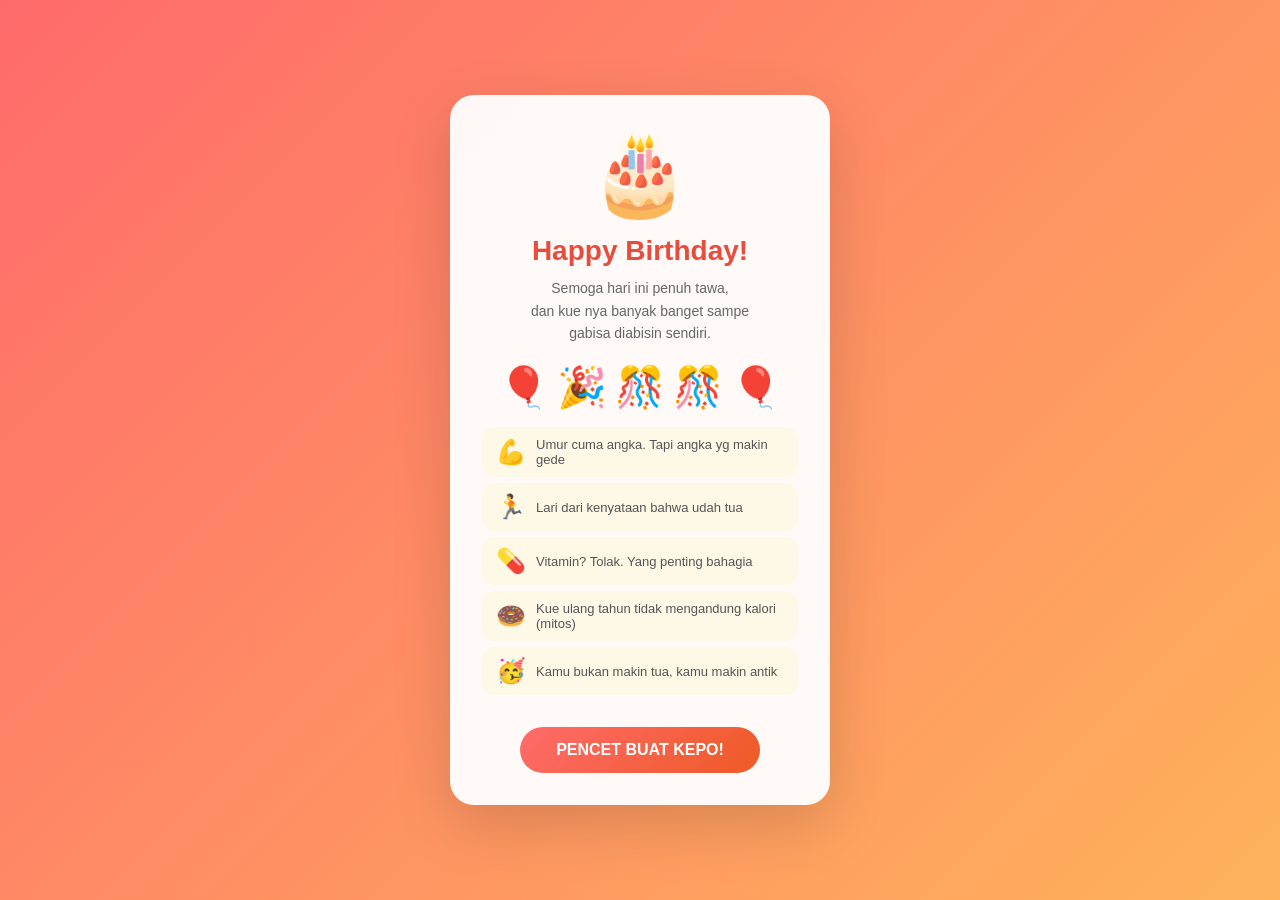
==== ucapan-ultah.html @ 7e2cf231 "Add birthday greeting page" ====
<!DOCTYPE html>
<html lang="id">
<head>
<meta charset="UTF-8">
<meta name="viewport" content="width=device-width,initial-scale=1.0,user-scalable=no">
<title>Happy Birthday!</title>
<style>
*{margin:0;padding:0;box-sizing:border-box}
body{font-family:sans-serif;background:linear-gradient(135deg,#ff6b6b,#feca57,#48dbfb,#ff9ff3);background-size:400% 400%;animation:bg 10s ease infinite;min-height:100vh;display:flex;align-items:center;justify-content:center;overflow-x:hidden;padding:20px}
@keyframes bg{0%{background-position:0% 50%}50%{background-position:100% 50%}100%{background-position:0% 50%}}

.card{background:rgba(255,255,255,0.95);border-radius:24px;padding:32px 24px;max-width:380px;width:100%;text-align:center;box-shadow:0 20px 60px rgba(0,0,0,0.15);position:relative;overflow:hidden;animation:pop 0.6s cubic-bezier(0.68,-0.55,0.265,1.55)}
@keyframes pop{from{transform:scale(0);opacity:0}to{transform:scale(1);opacity:1}}

.confetti{position:absolute;pointer-events:none}
.cake{font-size:80px;animation:bounce 1s ease infinite;display:block;margin:0 auto 12px}
@keyframes bounce{0%,100%{transform:translateY(0)}50%{transform:translateY(-12px)}}

h1{font-size:28px;color:#e74c3c;margin-bottom:8px;line-height:1.3}
.subtitle{font-size:14px;color:#666;margin-bottom:20px;line-height:1.6}

.balloons{display:flex;justify-content:center;gap:8px;margin:16px 0;flex-wrap:wrap}
.balloon{font-size:40px;animation:float 3s ease-in-out infinite}
.balloon:nth-child(1){animation-delay:0s}
.balloon:nth-child(2){animation-delay:0.5s}
.balloon:nth-child(3){animation-delay:1s}
.balloon:nth-child(4){animation-delay:0.3s}
.balloon:nth-child(5){animation-delay:0.8s}
@keyframes float{0%,100%{transform:translateY(0)}50%{transform:translateY(-16px)}}

.funny-list{text-align:left;margin:16px 0;padding:0 8px}
.funny-list div{padding:10px 14px;margin:6px 0;background:#fef9e7;border-radius:12px;font-size:13px;color:#555;display:flex;align-items:center;gap:10px;animation:slideIn 0.5s ease backwards}
.funny-list div:nth-child(1){animation-delay:0.2s}
.funny-list div:nth-child(2){animation-delay:0.4s}
.funny-list div:nth-child(3){animation-delay:0.6s}
.funny-list div:nth-child(4){animation-delay:0.8s}
.funny-list div:nth-child(5){animation-delay:1s}
@keyframes slideIn{from{transform:translateX(-20px);opacity:0}to{transform:translateX(0);opacity:1}}

.funny-list .emoji{font-size:24px;flex-shrink:0}

.cta-btn{display:inline-block;background:linear-gradient(135deg,#ff6b6b,#ee5a24);color:#fff;border:none;padding:14px 36px;border-radius:50px;font-size:16px;font-weight:700;cursor:pointer;margin-top:16px;transition:transform 0.2s;animation:pulse 2s infinite}
@keyframes pulse{0%,100%{box-shadow:0 0 0 0 rgba(238,90,36,0.4)}50%{box-shadow:0 0 0 16px rgba(238,90,36,0)}}
.cta-btn:active{transform:scale(0.95)}

.sparkle{position:absolute;font-size:20px;animation:sparkle 1.5s ease-out forwards;pointer-events:none}
@keyframes sparkle{0%{opacity:1;transform:translate(0,0) scale(1)}100%{opacity:0;transform:translate(var(--dx),var(--dy)) scale(0)}}

.hidden{display:none}
.surprise{font-size:60px;animation:bounce 0.5s ease 3}
</style>
</head>
<body>

<div class="card" id="card">
  <span class="cake">&#x1F382;</span>
  <h1>Happy Birthday!</h1>
  <p class="subtitle">Semoga hari ini penuh tawa,<br>dan kue nya banyak banget sampe<br>gabisa diabisin sendiri.</p>
  
  <div class="balloons">
    <span class="balloon">&#x1F388;</span>
    <span class="balloon">&#x1F389;</span>
    <span class="balloon">&#x1F38A;</span>
    <span class="balloon">&#x1F38A;</span>
    <span class="balloon">&#x1F388;</span>
  </div>

  <div class="funny-list">
    <div><span class="emoji">&#x1F4AA;</span> Umur cuma angka. Tapi angka yg makin gede</div>
    <div><span class="emoji">&#x1F3C3;</span> Lari dari kenyataan bahwa udah tua</div>
    <div><span class="emoji">&#x1F48A;</span> Vitamin? Tolak. Yang penting bahagia</div>
    <div><span class="emoji">&#x1F369;</span> Kue ulang tahun tidak mengandung kalori (mitos)</div>
    <div><span class="emoji">&#x1F973;</span> Kamu bukan makin tua, kamu makin antik</div>
  </div>

  <button class="cta-btn" id="surpriseBtn">PENCET BUAT KEPO!</button>
  
  <div class="hidden" id="surprise">
    <span class="surprise" style="display:block">&#x1F48C;</span>
    <p style="font-size:15px;color:#e74c3c;margin-top:8px;font-weight:700">
      Sebenarnya... aku cuma AI,<br>tapi Danang yg bikin ucapan ini.<br>Jadi ini special bgt! &#x1F60E;
    </p>
  </div>
</div>

<script>
// Confetti rain
function createConfetti(){
  var emojis=['\uD83C\uDF89','\uD83C\uDF8A','\u2B50','\uD83C\uDF80','\u2764\uFE0F','\uD83C\uDF88'];
  setInterval(function(){
    var c=document.createElement('span');
    c.className='sparkle';
    c.textContent=emojis[Math.floor(Math.random()*emojis.length)];
    c.style.left=Math.random()*100+'%';
    c.style.top='-20px';
    c.style.setProperty('--dx',(Math.random()-0.5)*100+'px');
    c.style.setProperty('--dy',Math.random()*200+100+'px');
    document.body.appendChild(c);
    setTimeout(function(){c.remove()},1500);
  },300);
}
createConfetti();

// Surprise button
document.getElementById('surpriseBtn').onclick=function(){
  var s=document.getElementById('surprise');
  s.classList.remove('hidden');
  this.style.display='none';
  
  // Big confetti burst
  for(var i=0;i<20;i++){
    setTimeout(function(){
      var c=document.createElement('span');
      c.className='sparkle';
      c.textContent='\uD83C\uDF89';
      c.style.left='50%';
      c.style.top='50%';
      c.style.setProperty('--dx',(Math.random()-0.5)*300+'px');
      c.style.setProperty('--dy',(Math.random()-0.5)*300+'px');
      document.body.appendChild(c);
      setTimeout(function(){c.remove()},1500);
    },i*50);
  }
};
</script>

</body>
</html>
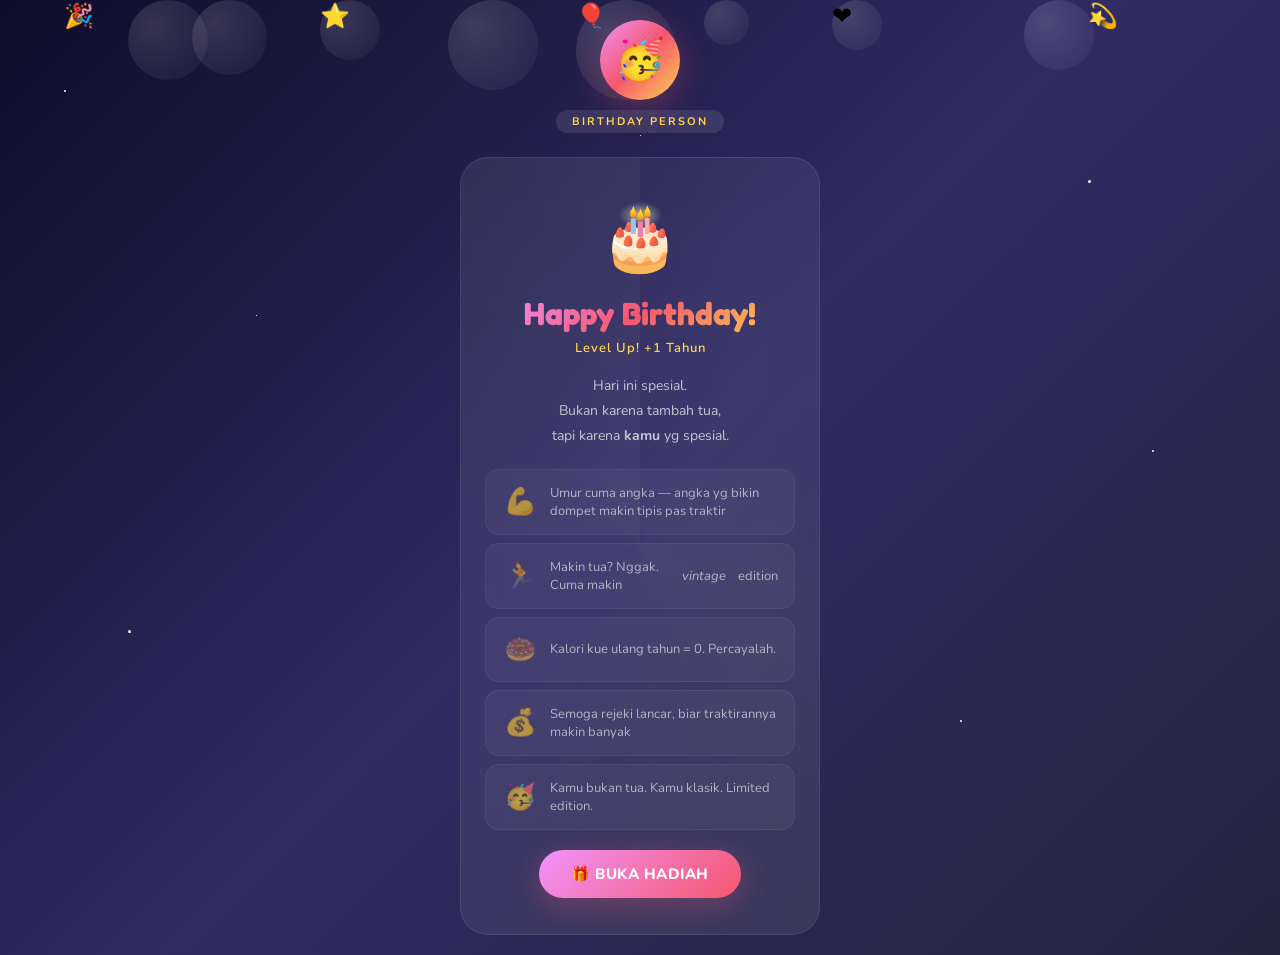
==== commit a7ac7992: "Redesign birthday page - modern glassmorphism" ====
--- a/ucapan-ultah.html
+++ b/ucapan-ultah.html
@@ -3,126 +3,277 @@
 <head>
 <meta charset="UTF-8">
 <meta name="viewport" content="width=device-width,initial-scale=1.0,user-scalable=no">
-<title>Happy Birthday!</title>
+<title>&#x1F382; Happy Birthday!</title>
 <style>
+@import url('https://fonts.googleapis.com/css2?family=Fredoka+One&family=Nunito:wght@400;600;700;800&display=swap');
+
 *{margin:0;padding:0;box-sizing:border-box}
-body{font-family:sans-serif;background:linear-gradient(135deg,#ff6b6b,#feca57,#48dbfb,#ff9ff3);background-size:400% 400%;animation:bg 10s ease infinite;min-height:100vh;display:flex;align-items:center;justify-content:center;overflow-x:hidden;padding:20px}
-@keyframes bg{0%{background-position:0% 50%}50%{background-position:100% 50%}100%{background-position:0% 50%}}
-
-.card{background:rgba(255,255,255,0.95);border-radius:24px;padding:32px 24px;max-width:380px;width:100%;text-align:center;box-shadow:0 20px 60px rgba(0,0,0,0.15);position:relative;overflow:hidden;animation:pop 0.6s cubic-bezier(0.68,-0.55,0.265,1.55)}
-@keyframes pop{from{transform:scale(0);opacity:0}to{transform:scale(1);opacity:1}}
-
-.confetti{position:absolute;pointer-events:none}
-.cake{font-size:80px;animation:bounce 1s ease infinite;display:block;margin:0 auto 12px}
-@keyframes bounce{0%,100%{transform:translateY(0)}50%{transform:translateY(-12px)}}
-
-h1{font-size:28px;color:#e74c3c;margin-bottom:8px;line-height:1.3}
-.subtitle{font-size:14px;color:#666;margin-bottom:20px;line-height:1.6}
-
-.balloons{display:flex;justify-content:center;gap:8px;margin:16px 0;flex-wrap:wrap}
-.balloon{font-size:40px;animation:float 3s ease-in-out infinite}
-.balloon:nth-child(1){animation-delay:0s}
-.balloon:nth-child(2){animation-delay:0.5s}
-.balloon:nth-child(3){animation-delay:1s}
-.balloon:nth-child(4){animation-delay:0.3s}
-.balloon:nth-child(5){animation-delay:0.8s}
-@keyframes float{0%,100%{transform:translateY(0)}50%{transform:translateY(-16px)}}
-
-.funny-list{text-align:left;margin:16px 0;padding:0 8px}
-.funny-list div{padding:10px 14px;margin:6px 0;background:#fef9e7;border-radius:12px;font-size:13px;color:#555;display:flex;align-items:center;gap:10px;animation:slideIn 0.5s ease backwards}
-.funny-list div:nth-child(1){animation-delay:0.2s}
-.funny-list div:nth-child(2){animation-delay:0.4s}
-.funny-list div:nth-child(3){animation-delay:0.6s}
-.funny-list div:nth-child(4){animation-delay:0.8s}
-.funny-list div:nth-child(5){animation-delay:1s}
-@keyframes slideIn{from{transform:translateX(-20px);opacity:0}to{transform:translateX(0);opacity:1}}
-
-.funny-list .emoji{font-size:24px;flex-shrink:0}
-
-.cta-btn{display:inline-block;background:linear-gradient(135deg,#ff6b6b,#ee5a24);color:#fff;border:none;padding:14px 36px;border-radius:50px;font-size:16px;font-weight:700;cursor:pointer;margin-top:16px;transition:transform 0.2s;animation:pulse 2s infinite}
-@keyframes pulse{0%,100%{box-shadow:0 0 0 0 rgba(238,90,36,0.4)}50%{box-shadow:0 0 0 16px rgba(238,90,36,0)}}
-.cta-btn:active{transform:scale(0.95)}
-
-.sparkle{position:absolute;font-size:20px;animation:sparkle 1.5s ease-out forwards;pointer-events:none}
-@keyframes sparkle{0%{opacity:1;transform:translate(0,0) scale(1)}100%{opacity:0;transform:translate(var(--dx),var(--dy)) scale(0)}}
+
+body{
+  font-family:'Nunito',sans-serif;
+  background:#0f0c29;
+  background:linear-gradient(135deg,#0f0c29,#302b63,#24243e);
+  min-height:100vh;overflow-x:hidden;
+  display:flex;align-items:center;justify-content:center;
+  position:relative;
+}
+
+/* Animated background bubbles */
+.bubbles{position:fixed;inset:0;pointer-events:none;z-index:0}
+.bubble{
+  position:absolute;border-radius:50%;
+  background:radial-gradient(circle at 30% 30%,rgba(255,255,255,0.15),rgba(255,255,255,0.02));
+  animation:rise linear infinite;
+}
+.bubble:nth-child(1){width:80px;height:80px;left:10%;animation-duration:12s;animation-delay:0s}
+.bubble:nth-child(2){width:60px;height:60px;left:25%;animation-duration:10s;animation-delay:2s}
+.bubble:nth-child(3){width:100px;height:100px;left:45%;animation-duration:14s;animation-delay:1s}
+.bubble:nth-child(4){width:50px;height:50px;left:65%;animation-duration:8s;animation-delay:3s}
+.bubble:nth-child(5){width:70px;height:70px;left:80%;animation-duration:11s;animation-delay:0.5s}
+.bubble:nth-child(6){width:90px;height:90px;left:35%;animation-duration:15s;animation-delay:4s}
+.bubble:nth-child(7){width:45px;height:45px;left:55%;animation-duration:9s;animation-delay:1.5s}
+.bubble:nth-child(8){width:75px;height:75px;left:15%;animation-duration:13s;animation-delay:2.5s}
+@keyframes rise{
+  0%{bottom:-100px;opacity:0}
+  10%{opacity:0.6}
+  90%{opacity:0.3}
+  100%{bottom:110%;opacity:0}
+}
+
+/* Stars */
+.stars{position:fixed;inset:0;pointer-events:none;z-index:0}
+.star{position:absolute;background:#fff;border-radius:50%;animation:twinkle infinite alternate}
+.star:nth-child(1){width:2px;height:2px;top:10%;left:5%;animation-duration:1.5s}
+.star:nth-child(2){width:3px;height:3px;top:20%;left:85%;animation-duration:2s;animation-delay:0.5s}
+.star:nth-child(3){width:1px;height:1px;top:35%;left:20%;animation-duration:1.8s;animation-delay:1s}
+.star:nth-child(4){width:2px;height:2px;top:50%;left:90%;animation-duration:1.3s;animation-delay:0.3s}
+.star:nth-child(5){width:3px;height:3px;top:70%;left:10%;animation-duration:2.2s;animation-delay:0.8s}
+.star:nth-child(6){width:2px;height:2px;top:80%;left:75%;animation-duration:1.6s;animation-delay:0.2s}
+.star:nth-child(7){width:1px;height:1px;top:15%;left:50%;animation-duration:1.9s;animation-delay:1.2s}
+.star:nth-child(8){width:2px;height:2px;top:60%;left:40%;animation-duration:1.4s;animation-delay:0.7s}
+@keyframes twinkle{
+  0%{opacity:0.3;transform:scale(1)}
+  100%{opacity:1;transform:scale(1.5)}
+}
+
+.main{z-index:1;width:100%;max-width:400px;padding:20px}
+
+/* Top section - birthday person */
+.person{
+  display:flex;flex-direction:column;align-items:center;margin-bottom:24px;
+  animation:slideDown 0.8s cubic-bezier(0.68,-0.55,0.265,1.55);
+}
+@keyframes slideDown{
+  from{transform:translateY(-40px);opacity:0}
+  to{transform:translateY(0);opacity:1}
+}
+.avatar{
+  width:80px;height:80px;border-radius:50%;
+  background:linear-gradient(135deg,#f093fb,#f5576c,#ffd452);
+  display:flex;align-items:center;justify-content:center;
+  font-size:40px;margin-bottom:10px;
+  box-shadow:0 8px 32px rgba(245,87,108,0.3);
+  animation:avatarPulse 2s ease infinite;
+}
+@keyframes avatarPulse{
+  0%,100%{box-shadow:0 8px 32px rgba(245,87,108,0.3)}
+  50%{box-shadow:0 8px 48px rgba(245,87,108,0.6)}
+}
+.person .label{
+  background:rgba(255,255,255,0.1);backdrop-filter:blur(10px);
+  color:#ffd452;font-size:11px;font-weight:700;letter-spacing:2px;
+  padding:4px 16px;border-radius:20px;text-transform:uppercase
+}
+
+/* Main card */
+.card{
+  background:rgba(255,255,255,0.06);backdrop-filter:blur(20px);
+  border:1px solid rgba(255,255,255,0.1);
+  border-radius:28px;padding:36px 24px;text-align:center;
+  animation:fadeIn 1s ease 0.2s backwards;
+  position:relative;overflow:hidden;
+}
+.card::before{
+  content:'';position:absolute;top:-50%;left:-50%;width:200%;height:200%;
+  background:conic-gradient(transparent,rgba(255,255,255,0.03),transparent,rgba(255,255,255,0.03));
+  animation:rotate 8s linear infinite;
+}
+@keyframes rotate{to{transform:rotate(360deg)}}
+@keyframes fadeIn{
+  from{transform:translateY(20px);opacity:0}
+  to{transform:translateY(0);opacity:1}
+}
+
+.card>*{position:relative;z-index:1}
+
+.emoji-big{font-size:64px;display:block;margin-bottom:12px;animation:bounce 2s ease infinite}
+@keyframes bounce{
+  0%,100%{transform:translateY(0) rotate(0deg)}
+  25%{transform:translateY(-10px) rotate(-5deg)}
+  75%{transform:translateY(-10px) rotate(5deg)}
+}
+
+.card h1{
+  font-family:'Fredoka One',cursive;font-size:32px;
+  background:linear-gradient(135deg,#f093fb,#f5576c,#ffd452);
+  -webkit-background-clip:text;-webkit-text-fill-color:transparent;
+  background-clip:text;margin-bottom:6px
+}
+.card .age{
+  color:#ffd452;font-size:13px;font-weight:600;letter-spacing:1px;margin-bottom:16px
+}
+.card .msg{
+  color:rgba(255,255,255,0.7);font-size:14px;line-height:1.8;margin-bottom:20px;
+  padding:0 8px
+}
+
+/* Jokes */
+.jokes{display:flex;flex-direction:column;gap:8px;margin:20px 0}
+.joke{
+  background:rgba(255,255,255,0.04);border:1px solid rgba(255,255,255,0.06);
+  border-radius:14px;padding:14px 16px;display:flex;align-items:center;gap:12px;
+  text-align:left;color:rgba(255,255,255,0.6);font-size:13px;
+  transition:all 0.3s;
+  animation:slideUp 0.5s ease backwards;
+}
+.joke:nth-child(1){animation-delay:0.4s}
+.joke:nth-child(2){animation-delay:0.55s}
+.joke:nth-child(3){animation-delay:0.7s}
+.joke:nth-child(4){animation-delay:0.85s}
+.joke:nth-child(5){animation-delay:1s}
+@keyframes slideUp{
+  from{transform:translateY(16px);opacity:0}
+  to{transform:translateY(0);opacity:1}
+}
+.joke:active{background:rgba(255,255,255,0.1);transform:scale(0.98)}
+.joke .j-emoji{font-size:26px;flex-shrink:0;width:36px;text-align:center}
+
+/* Floating emojis */
+.floaters{position:fixed;inset:0;pointer-events:none;z-index:0}
+.floater{position:absolute;font-size:24px;animation:floating linear infinite}
+.floater:nth-child(1){left:5%;animation-duration:8s;animation-delay:0s}
+.floater:nth-child(2){left:25%;animation-duration:10s;animation-delay:2s}
+.floater:nth-child(3){left:45%;animation-duration:7s;animation-delay:1s}
+.floater:nth-child(4){left:65%;animation-duration:9s;animation-delay:3s}
+.floater:nth-child(5){left:85%;animation-duration:11s;animation-delay:0.5s}
+@keyframes floating{
+  0%{bottom:-50px;opacity:0}
+  10%{opacity:1}
+  90%{opacity:0.6}
+  100%{bottom:110%;opacity:0}
+}
+
+/* Button */
+.btn-wrap{margin-top:20px}
+.btn{
+  display:inline-block;background:linear-gradient(135deg,#f093fb,#f5576c);
+  color:#fff;border:none;padding:14px 32px;border-radius:50px;
+  font-family:'Nunito',sans-serif;font-size:15px;font-weight:800;
+  cursor:pointer;transition:all 0.3s;box-shadow:0 8px 32px rgba(245,87,108,0.3);
+  letter-spacing:0.5px;position:relative;overflow:hidden;
+}
+.btn::after{
+  content:'';position:absolute;inset:0;
+  background:linear-gradient(135deg,#ffd452,#f5576c);
+  opacity:0;transition:opacity 0.3s
+}
+.btn:active::after{opacity:1}
+.btn:active{transform:scale(0.95)}
+.btn .shine{
+  position:absolute;top:0;left:-100%;width:100%;height:100%;
+  background:linear-gradient(90deg,transparent,rgba(255,255,255,0.3),transparent);
+  animation:shine 2s infinite
+}
+@keyframes shine{to{left:200%}}
 
 .hidden{display:none}
-.surprise{font-size:60px;animation:bounce 0.5s ease 3}
+.surprise-msg{
+  margin-top:16px;padding:16px;
+  background:rgba(245,87,108,0.1);border-radius:14px;
+  color:rgba(255,255,255,0.8);font-size:14px;
+  animation:fadeIn 0.5s ease
+}
+
+/* Riak effect on tap */
+.ripple{position:absolute;border-radius:50%;background:rgba(255,255,255,0.2);transform:scale(0);animation:ripple 0.6s linear;pointer-events:none}
+@keyframes ripple{to{transform:scale(4);opacity:0}}
 </style>
 </head>
 <body>
 
-<div class="card" id="card">
-  <span class="cake">&#x1F382;</span>
-  <h1>Happy Birthday!</h1>
-  <p class="subtitle">Semoga hari ini penuh tawa,<br>dan kue nya banyak banget sampe<br>gabisa diabisin sendiri.</p>
-  
-  <div class="balloons">
-    <span class="balloon">&#x1F388;</span>
-    <span class="balloon">&#x1F389;</span>
-    <span class="balloon">&#x1F38A;</span>
-    <span class="balloon">&#x1F38A;</span>
-    <span class="balloon">&#x1F388;</span>
+<!-- Background -->
+<div class="stars">
+  <div class="star"></div><div class="star"></div><div class="star"></div><div class="star"></div>
+  <div class="star"></div><div class="star"></div><div class="star"></div><div class="star"></div>
+</div>
+<div class="bubbles">
+  <div class="bubble"></div><div class="bubble"></div><div class="bubble"></div><div class="bubble"></div>
+  <div class="bubble"></div><div class="bubble"></div><div class="bubble"></div><div class="bubble"></div>
+</div>
+<div class="floaters">
+  <span class="floater">&#x1F389;</span><span class="floater">&#x2B50;</span>
+  <span class="floater">&#x1F388;</span><span class="floater">&#x2764;</span>
+  <span class="floater">&#x1F4AB;</span>
+</div>
+
+<!-- Main -->
+<div class="main">
+  <div class="person">
+    <div class="avatar">&#x1F973;</div>
+    <span class="label">Birthday Person</span>
   </div>
 
-  <div class="funny-list">
-    <div><span class="emoji">&#x1F4AA;</span> Umur cuma angka. Tapi angka yg makin gede</div>
-    <div><span class="emoji">&#x1F3C3;</span> Lari dari kenyataan bahwa udah tua</div>
-    <div><span class="emoji">&#x1F48A;</span> Vitamin? Tolak. Yang penting bahagia</div>
-    <div><span class="emoji">&#x1F369;</span> Kue ulang tahun tidak mengandung kalori (mitos)</div>
-    <div><span class="emoji">&#x1F973;</span> Kamu bukan makin tua, kamu makin antik</div>
+  <div class="card" id="card">
+    <span class="emoji-big">&#x1F382;</span>
+    <h1>Happy Birthday!</h1>
+    <p class="age">Level Up! +1 Tahun</p>
+    <p class="msg">
+      Hari ini spesial.<br>
+      Bukan karena tambah tua,<br>
+      tapi karena <b>kamu</b> yg spesial.
+    </p>
+
+    <div class="jokes">
+      <div class="joke"><span class="j-emoji">&#x1F4AA;</span>Umur cuma angka — angka yg bikin dompet makin tipis pas traktir</div>
+      <div class="joke"><span class="j-emoji">&#x1F3C3;</span>Makin tua? Nggak. Cuma makin <i>vintage</i> edition</div>
+      <div class="joke"><span class="j-emoji">&#x1F369;</span>Kalori kue ulang tahun = 0. Percayalah.</div>
+      <div class="joke"><span class="j-emoji">&#x1F4B0;</span>Semoga rejeki lancar, biar traktirannya makin banyak</div>
+      <div class="joke"><span class="j-emoji">&#x1F973;</span>Kamu bukan tua. Kamu klasik. Limited edition.</div>
+    </div>
+
+    <div class="btn-wrap">
+      <button class="btn" id="giftBtn">
+        <span class="shine"></span>
+        &#x1F381; BUKA HADIAH
+      </button>
+    </div>
+
+    <div class="hidden surprise-msg" id="surprise">
+      <p style="font-size:16px;margin-bottom:6px">&#x1F48C; Pesan Khusus:</p>
+      <p>Kamu luar biasa.<br>
+      Jangan pernah berhenti jadi diri sendiri.<br>
+      Dunia butuh orang seperti kamu.<br><br>
+      <span style="opacity:0.6;font-size:12px">— dikirim oleh Danang via AI &#x1F916;</span></p>
+    </div>
   </div>
-
-  <button class="cta-btn" id="surpriseBtn">PENCET BUAT KEPO!</button>
-  
-  <div class="hidden" id="surprise">
-    <span class="surprise" style="display:block">&#x1F48C;</span>
-    <p style="font-size:15px;color:#e74c3c;margin-top:8px;font-weight:700">
-      Sebenarnya... aku cuma AI,<br>tapi Danang yg bikin ucapan ini.<br>Jadi ini special bgt! &#x1F60E;
-    </p>
-  </div>
 </div>
 
 <script>
-// Confetti rain
-function createConfetti(){
-  var emojis=['\uD83C\uDF89','\uD83C\uDF8A','\u2B50','\uD83C\uDF80','\u2764\uFE0F','\uD83C\uDF88'];
-  setInterval(function(){
-    var c=document.createElement('span');
-    c.className='sparkle';
-    c.textContent=emojis[Math.floor(Math.random()*emojis.length)];
-    c.style.left=Math.random()*100+'%';
-    c.style.top='-20px';
-    c.style.setProperty('--dx',(Math.random()-0.5)*100+'px');
-    c.style.setProperty('--dy',Math.random()*200+100+'px');
-    document.body.appendChild(c);
-    setTimeout(function(){c.remove()},1500);
-  },300);
-}
-createConfetti();
-
-// Surprise button
-document.getElementById('surpriseBtn').onclick=function(){
-  var s=document.getElementById('surprise');
-  s.classList.remove('hidden');
-  this.style.display='none';
-  
-  // Big confetti burst
-  for(var i=0;i<20;i++){
-    setTimeout(function(){
-      var c=document.createElement('span');
-      c.className='sparkle';
-      c.textContent='\uD83C\uDF89';
-      c.style.left='50%';
-      c.style.top='50%';
-      c.style.setProperty('--dx',(Math.random()-0.5)*300+'px');
-      c.style.setProperty('--dy',(Math.random()-0.5)*300+'px');
-      document.body.appendChild(c);
-      setTimeout(function(){c.remove()},1500);
-    },i*50);
-  }
+// Ripple effect on tap
+document.body.addEventListener('click',function(e){
+  var r=document.createElement('span');r.className='ripple';
+  r.style.left=e.clientX-10+'px';r.style.top=e.clientY-10+'px';
+  r.style.width='20px';r.style.height='20px';
+  document.body.appendChild(r);
+  setTimeout(function(){r.remove()},600);
+});
+
+// Gift button
+document.getElementById('giftBtn').onclick=function(){
+  document.getElementById('surprise').classList.toggle('hidden');
+  this.textContent=document.getElementById('surprise').classList.contains('hidden')?
+    '\uD83C\uDF81 BUKA HADIAH':'\uD83C\uDF81 TUTUP HADIAH';
 };
 </script>
-
 </body>
 </html>
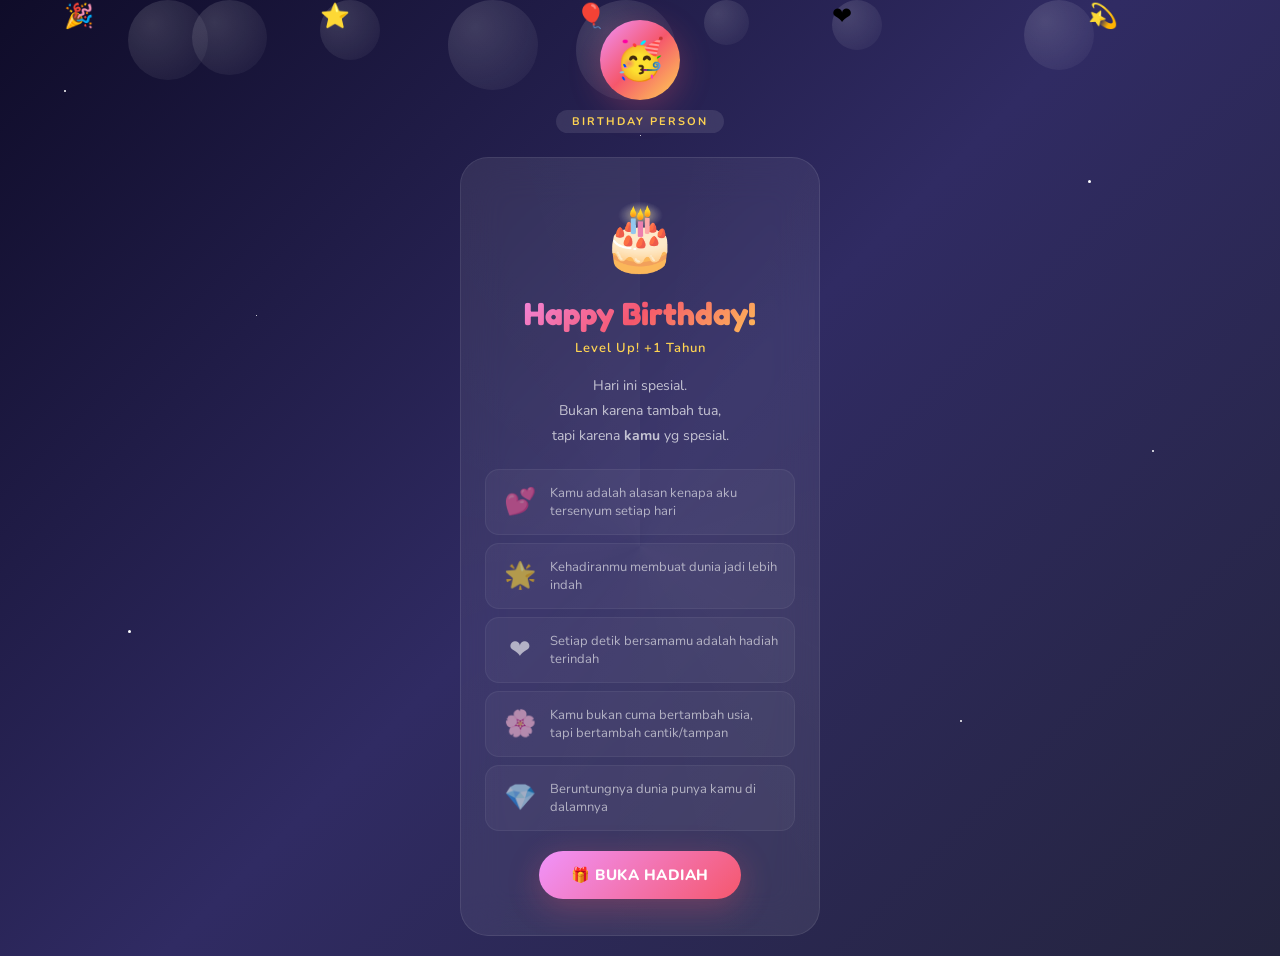
==== commit 59e3bcdc: "Birthday: popup modal + romantic messages" ====
--- a/ucapan-ultah.html
+++ b/ucapan-ultah.html
@@ -234,11 +234,11 @@
     </p>
 
     <div class="jokes">
-      <div class="joke"><span class="j-emoji">&#x1F4AA;</span>Umur cuma angka — angka yg bikin dompet makin tipis pas traktir</div>
-      <div class="joke"><span class="j-emoji">&#x1F3C3;</span>Makin tua? Nggak. Cuma makin <i>vintage</i> edition</div>
-      <div class="joke"><span class="j-emoji">&#x1F369;</span>Kalori kue ulang tahun = 0. Percayalah.</div>
-      <div class="joke"><span class="j-emoji">&#x1F4B0;</span>Semoga rejeki lancar, biar traktirannya makin banyak</div>
-      <div class="joke"><span class="j-emoji">&#x1F973;</span>Kamu bukan tua. Kamu klasik. Limited edition.</div>
+      <div class="joke"><span class="j-emoji">&#x1F495;</span>Kamu adalah alasan kenapa aku tersenyum setiap hari</div>
+      <div class="joke"><span class="j-emoji">&#x1F31F;</span>Kehadiranmu membuat dunia jadi lebih indah</div>
+      <div class="joke"><span class="j-emoji">&#x2764;</span>Setiap detik bersamamu adalah hadiah terindah</div>
+      <div class="joke"><span class="j-emoji">&#x1F338;</span>Kamu bukan cuma bertambah usia, tapi bertambah cantik/tampan</div>
+      <div class="joke"><span class="j-emoji">&#x1F48E;</span>Beruntungnya dunia punya kamu di dalamnya</div>
     </div>
 
     <div class="btn-wrap">
@@ -247,16 +247,58 @@
         &#x1F381; BUKA HADIAH
       </button>
     </div>
-
-    <div class="hidden surprise-msg" id="surprise">
-      <p style="font-size:16px;margin-bottom:6px">&#x1F48C; Pesan Khusus:</p>
-      <p>Kamu luar biasa.<br>
+  </div>
+</div>
+
+<!-- Modal -->
+<div class="modal-overlay" id="giftModal">
+  <div class="modal-card">
+    <button class="modal-close" id="closeModal">&times;</button>
+    <span style="font-size:56px;display:block;margin-bottom:8px">&#x1F48C;</span>
+    <h2 style="font-family:'Fredoka One',cursive;font-size:22px;color:#f5576c;margin-bottom:16px">Pesan Khusus</h2>
+    <p style="color:rgba(255,255,255,0.7);font-size:14px;line-height:2">
+      Kamu luar biasa.<br>
       Jangan pernah berhenti jadi diri sendiri.<br>
       Dunia butuh orang seperti kamu.<br><br>
-      <span style="opacity:0.6;font-size:12px">— dikirim oleh Danang via AI &#x1F916;</span></p>
+      Selamat ulang tahun.<br>
+      Semoga semua impianmu tercapai.<br>
+      Aku selalu di sini untukmu.<br><br>
+      <span style="opacity:0.5;font-size:11px">— dikirim oleh Danang via AI &#x1F916;</span>
+    </p>
+    <div style="margin-top:20px;font-size:32px;display:flex;gap:12px;justify-content:center">
+      <span style="animation:bounce 1s ease infinite">&#x1F495;</span>
+      <span style="animation:bounce 1s ease 0.2s infinite">&#x1F49B;</span>
+      <span style="animation:bounce 1s ease 0.4s infinite">&#x1F49C;</span>
     </div>
   </div>
 </div>
+
+<style>
+.modal-overlay{
+  position:fixed;inset:0;z-index:100;
+  background:rgba(0,0,0,0.7);backdrop-filter:blur(8px);
+  display:flex;align-items:center;justify-content:center;padding:24px;
+  opacity:0;pointer-events:none;transition:opacity 0.3s
+}
+.modal-overlay.active{opacity:1;pointer-events:all}
+.modal-card{
+  background:linear-gradient(145deg,rgba(30,30,60,0.95),rgba(20,20,40,0.95));
+  border:1px solid rgba(255,255,255,0.1);
+  border-radius:24px;padding:36px 28px;max-width:360px;width:100%;
+  text-align:center;position:relative;
+  animation:popIn 0.5s cubic-bezier(0.68,-0.55,0.265,1.55)
+}
+@keyframes popIn{
+  from{transform:scale(0);opacity:0}
+  to{transform:scale(1);opacity:1}
+}
+.modal-close{
+  position:absolute;top:12px;right:16px;
+  background:rgba(255,255,255,0.1);border:none;color:#fff;
+  width:32px;height:32px;border-radius:50%;font-size:18px;
+  cursor:pointer;display:flex;align-items:center;justify-content:center
+}
+</style>
 
 <script>
 // Ripple effect on tap
@@ -268,12 +310,16 @@
   setTimeout(function(){r.remove()},600);
 });
 
-// Gift button
+// Gift button opens modal
 document.getElementById('giftBtn').onclick=function(){
-  document.getElementById('surprise').classList.toggle('hidden');
-  this.textContent=document.getElementById('surprise').classList.contains('hidden')?
-    '\uD83C\uDF81 BUKA HADIAH':'\uD83C\uDF81 TUTUP HADIAH';
+  document.getElementById('giftModal').classList.add('active');
 };
+document.getElementById('closeModal').onclick=function(){
+  document.getElementById('giftModal').classList.remove('active');
+};
+document.getElementById('giftModal').addEventListener('click',function(e){
+  if(e.target===this) this.classList.remove('active');
+});
 </script>
 </body>
 </html>
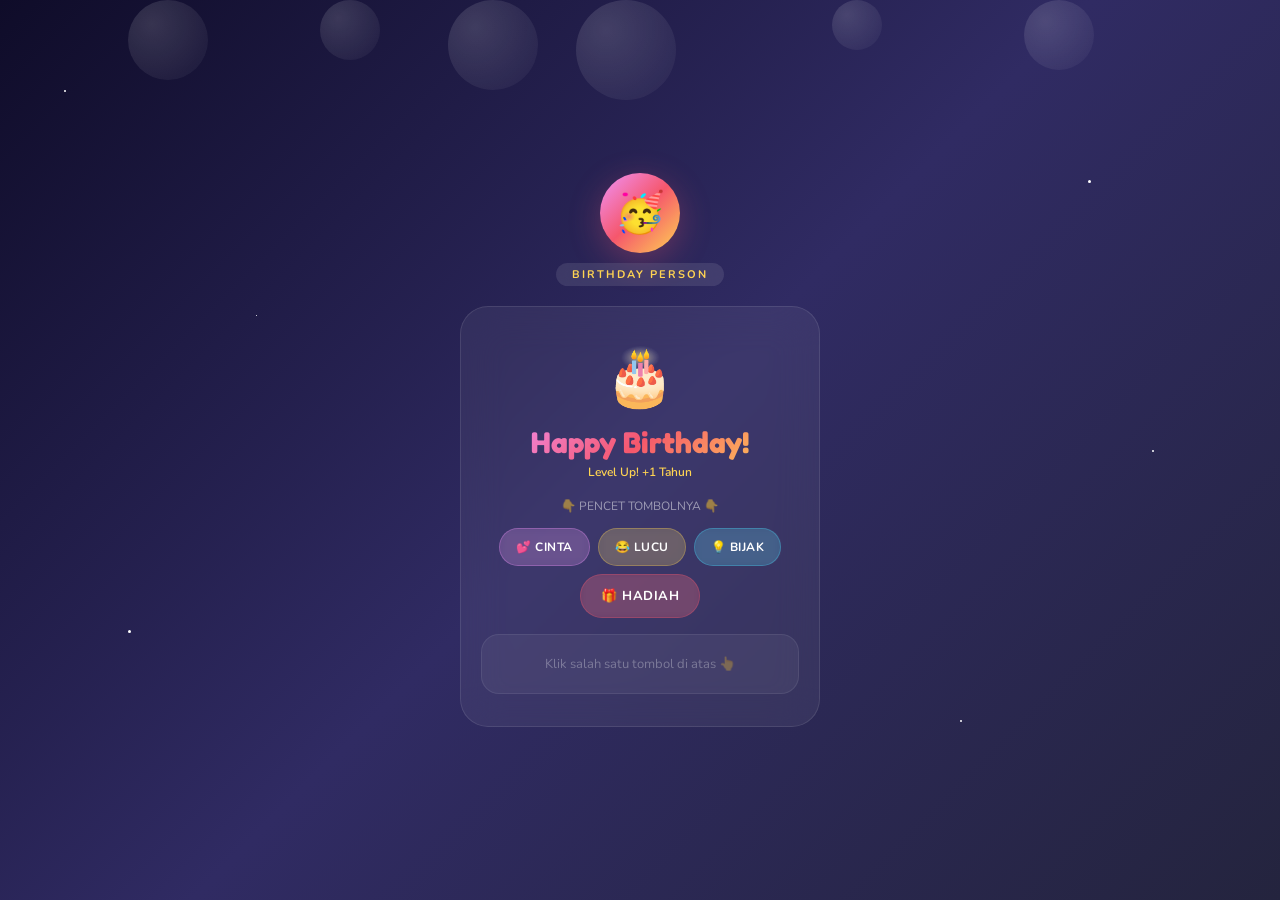
==== commit 36829e7d: "Interactive buttons: love, funny, wise, surprise" ====
--- a/ucapan-ultah.html
+++ b/ucapan-ultah.html
@@ -3,7 +3,7 @@
 <head>
 <meta charset="UTF-8">
 <meta name="viewport" content="width=device-width,initial-scale=1.0,user-scalable=no">
-<title>&#x1F382; Happy Birthday!</title>
+<title>Happy Birthday!</title>
 <style>
 @import url('https://fonts.googleapis.com/css2?family=Fredoka+One&family=Nunito:wght@400;600;700;800&display=swap');
 
@@ -18,29 +18,16 @@
   position:relative;
 }
 
-/* Animated background bubbles */
 .bubbles{position:fixed;inset:0;pointer-events:none;z-index:0}
-.bubble{
-  position:absolute;border-radius:50%;
-  background:radial-gradient(circle at 30% 30%,rgba(255,255,255,0.15),rgba(255,255,255,0.02));
-  animation:rise linear infinite;
-}
-.bubble:nth-child(1){width:80px;height:80px;left:10%;animation-duration:12s;animation-delay:0s}
+.bubble{position:absolute;border-radius:50%;background:radial-gradient(circle at 30% 30%,rgba(255,255,255,0.15),rgba(255,255,255,0.02));animation:rise linear infinite}
+.bubble:nth-child(1){width:80px;height:80px;left:10%;animation-duration:12s}
 .bubble:nth-child(2){width:60px;height:60px;left:25%;animation-duration:10s;animation-delay:2s}
 .bubble:nth-child(3){width:100px;height:100px;left:45%;animation-duration:14s;animation-delay:1s}
 .bubble:nth-child(4){width:50px;height:50px;left:65%;animation-duration:8s;animation-delay:3s}
 .bubble:nth-child(5){width:70px;height:70px;left:80%;animation-duration:11s;animation-delay:0.5s}
 .bubble:nth-child(6){width:90px;height:90px;left:35%;animation-duration:15s;animation-delay:4s}
-.bubble:nth-child(7){width:45px;height:45px;left:55%;animation-duration:9s;animation-delay:1.5s}
-.bubble:nth-child(8){width:75px;height:75px;left:15%;animation-duration:13s;animation-delay:2.5s}
-@keyframes rise{
-  0%{bottom:-100px;opacity:0}
-  10%{opacity:0.6}
-  90%{opacity:0.3}
-  100%{bottom:110%;opacity:0}
-}
+@keyframes rise{0%{bottom:-100px;opacity:0}10%{opacity:0.6}90%{opacity:0.3}100%{bottom:110%;opacity:0}}
 
-/* Stars */
 .stars{position:fixed;inset:0;pointer-events:none;z-index:0}
 .star{position:absolute;background:#fff;border-radius:50%;animation:twinkle infinite alternate}
 .star:nth-child(1){width:2px;height:2px;top:10%;left:5%;animation-duration:1.5s}
@@ -49,203 +36,91 @@
 .star:nth-child(4){width:2px;height:2px;top:50%;left:90%;animation-duration:1.3s;animation-delay:0.3s}
 .star:nth-child(5){width:3px;height:3px;top:70%;left:10%;animation-duration:2.2s;animation-delay:0.8s}
 .star:nth-child(6){width:2px;height:2px;top:80%;left:75%;animation-duration:1.6s;animation-delay:0.2s}
-.star:nth-child(7){width:1px;height:1px;top:15%;left:50%;animation-duration:1.9s;animation-delay:1.2s}
-.star:nth-child(8){width:2px;height:2px;top:60%;left:40%;animation-duration:1.4s;animation-delay:0.7s}
-@keyframes twinkle{
-  0%{opacity:0.3;transform:scale(1)}
-  100%{opacity:1;transform:scale(1.5)}
+@keyframes twinkle{0%{opacity:0.3;transform:scale(1)}100%{opacity:1;transform:scale(1.5)}}
+
+.main{z-index:1;width:100%;max-width:400px;padding:20px;margin:0 auto}
+
+.person{display:flex;flex-direction:column;align-items:center;margin-bottom:20px;animation:slideDown 0.8s cubic-bezier(0.68,-0.55,0.265,1.55)}
+@keyframes slideDown{from{transform:translateY(-40px);opacity:0}to{transform:translateY(0);opacity:1}}
+.avatar{width:80px;height:80px;border-radius:50%;background:linear-gradient(135deg,#f093fb,#f5576c,#ffd452);display:flex;align-items:center;justify-content:center;font-size:40px;margin-bottom:10px;box-shadow:0 8px 32px rgba(245,87,108,0.3);animation:avatarPulse 2s ease infinite}
+@keyframes avatarPulse{0%,100%{box-shadow:0 8px 32px rgba(245,87,108,0.3)}50%{box-shadow:0 8px 48px rgba(245,87,108,0.6)}}
+.person .label{background:rgba(255,255,255,0.1);backdrop-filter:blur(10px);color:#ffd452;font-size:11px;font-weight:700;letter-spacing:2px;padding:4px 16px;border-radius:20px;text-transform:uppercase}
+
+.card{background:rgba(255,255,255,0.06);backdrop-filter:blur(20px);border:1px solid rgba(255,255,255,0.1);border-radius:28px;padding:32px 20px;text-align:center;position:relative;overflow:hidden;animation:fadeIn 1s ease 0.2s backwards}
+@keyframes fadeIn{from{transform:translateY(20px);opacity:0}to{transform:translateY(0);opacity:1}}
+
+.emoji-big{font-size:56px;display:block;margin-bottom:8px;animation:bounce 2s ease infinite}
+@keyframes bounce{0%,100%{transform:translateY(0) rotate(0deg)}25%{transform:translateY(-10px) rotate(-5deg)}75%{transform:translateY(-10px) rotate(5deg)}}
+
+.card h1{font-family:'Fredoka One',cursive;font-size:30px;background:linear-gradient(135deg,#f093fb,#f5576c,#ffd452);-webkit-background-clip:text;-webkit-text-fill-color:transparent;background-clip:text;margin-bottom:4px}
+.card .age{color:#ffd452;font-size:12px;font-weight:600;margin-bottom:18px}
+
+/* Buttons */
+.btns-row{display:flex;flex-wrap:wrap;gap:8px;justify-content:center;margin-bottom:16px}
+.btns-row button{
+  font-family:'Nunito',sans-serif;font-size:12px;font-weight:700;
+  padding:10px 16px;border-radius:50px;border:none;cursor:pointer;
+  transition:all 0.2s;color:#fff;letter-spacing:0.5px;
+  background:rgba(255,255,255,0.1);backdrop-filter:blur(5px);
+  border:1px solid rgba(255,255,255,0.1);
 }
+.btns-row button:active{transform:scale(0.95)}
+.btns-row .btn-love{background:rgba(240,147,251,0.2);border-color:rgba(240,147,251,0.3)}
+.btns-row .btn-funny{background:rgba(255,212,82,0.2);border-color:rgba(255,212,82,0.3)}
+.btns-row .btn-wise{background:rgba(72,219,251,0.2);border-color:rgba(72,219,251,0.3)}
+.btns-row .btn-surprise{background:rgba(245,87,108,0.25);border-color:rgba(245,87,108,0.3);font-size:13px;padding:12px 20px;animation:glow 2s infinite}
+@keyframes glow{0%,100%{box-shadow:0 0 0 rgba(245,87,108,0)}50%{box-shadow:0 0 24px rgba(245,87,108,0.4)}}
 
-.main{z-index:1;width:100%;max-width:400px;padding:20px}
+/* Message bubble */
+.msg-bubble{
+  background:rgba(255,255,255,0.05);border:1px solid rgba(255,255,255,0.08);
+  border-radius:18px;padding:18px 16px;margin-top:12px;min-height:60px;
+  display:flex;align-items:center;justify-content:center;text-align:center;
+  transition:all 0.3s;position:relative
+}
+.msg-bubble .msg-text{color:rgba(255,255,255,0.8);font-size:14px;line-height:1.7;animation:popIn 0.4s ease}
+.msg-bubble .msg-emoji{font-size:28px;display:block;margin-bottom:6px}
+@keyframes popIn{from{transform:scale(0.8);opacity:0}to{transform:scale(1);opacity:1}}
 
-/* Top section - birthday person */
-.person{
-  display:flex;flex-direction:column;align-items:center;margin-bottom:24px;
-  animation:slideDown 0.8s cubic-bezier(0.68,-0.55,0.265,1.55);
-}
-@keyframes slideDown{
-  from{transform:translateY(-40px);opacity:0}
-  to{transform:translateY(0);opacity:1}
-}
-.avatar{
-  width:80px;height:80px;border-radius:50%;
-  background:linear-gradient(135deg,#f093fb,#f5576c,#ffd452);
-  display:flex;align-items:center;justify-content:center;
-  font-size:40px;margin-bottom:10px;
-  box-shadow:0 8px 32px rgba(245,87,108,0.3);
-  animation:avatarPulse 2s ease infinite;
-}
-@keyframes avatarPulse{
-  0%,100%{box-shadow:0 8px 32px rgba(245,87,108,0.3)}
-  50%{box-shadow:0 8px 48px rgba(245,87,108,0.6)}
-}
-.person .label{
-  background:rgba(255,255,255,0.1);backdrop-filter:blur(10px);
-  color:#ffd452;font-size:11px;font-weight:700;letter-spacing:2px;
-  padding:4px 16px;border-radius:20px;text-transform:uppercase
-}
+/* Modal */
+.modal-overlay{position:fixed;inset:0;z-index:100;background:rgba(0,0,0,0.7);backdrop-filter:blur(8px);display:flex;align-items:center;justify-content:center;padding:24px;opacity:0;pointer-events:none;transition:opacity 0.3s}
+.modal-overlay.active{opacity:1;pointer-events:all}
+.modal-card{background:linear-gradient(145deg,rgba(30,30,60,0.95),rgba(20,20,40,0.95));border:1px solid rgba(255,255,255,0.1);border-radius:24px;padding:36px 28px;max-width:360px;width:100%;text-align:center;position:relative;animation:modalPop 0.5s cubic-bezier(0.68,-0.55,0.265,1.55)}
+@keyframes modalPop{from{transform:scale(0);opacity:0}to{transform:scale(1);opacity:1}}
+.modal-close{position:absolute;top:12px;right:16px;background:rgba(255,255,255,0.1);border:none;color:#fff;width:32px;height:32px;border-radius:50%;font-size:18px;cursor:pointer;display:flex;align-items:center;justify-content:center}
 
-/* Main card */
-.card{
-  background:rgba(255,255,255,0.06);backdrop-filter:blur(20px);
-  border:1px solid rgba(255,255,255,0.1);
-  border-radius:28px;padding:36px 24px;text-align:center;
-  animation:fadeIn 1s ease 0.2s backwards;
-  position:relative;overflow:hidden;
-}
-.card::before{
-  content:'';position:absolute;top:-50%;left:-50%;width:200%;height:200%;
-  background:conic-gradient(transparent,rgba(255,255,255,0.03),transparent,rgba(255,255,255,0.03));
-  animation:rotate 8s linear infinite;
-}
-@keyframes rotate{to{transform:rotate(360deg)}}
-@keyframes fadeIn{
-  from{transform:translateY(20px);opacity:0}
-  to{transform:translateY(0);opacity:1}
-}
-
-.card>*{position:relative;z-index:1}
-
-.emoji-big{font-size:64px;display:block;margin-bottom:12px;animation:bounce 2s ease infinite}
-@keyframes bounce{
-  0%,100%{transform:translateY(0) rotate(0deg)}
-  25%{transform:translateY(-10px) rotate(-5deg)}
-  75%{transform:translateY(-10px) rotate(5deg)}
-}
-
-.card h1{
-  font-family:'Fredoka One',cursive;font-size:32px;
-  background:linear-gradient(135deg,#f093fb,#f5576c,#ffd452);
-  -webkit-background-clip:text;-webkit-text-fill-color:transparent;
-  background-clip:text;margin-bottom:6px
-}
-.card .age{
-  color:#ffd452;font-size:13px;font-weight:600;letter-spacing:1px;margin-bottom:16px
-}
-.card .msg{
-  color:rgba(255,255,255,0.7);font-size:14px;line-height:1.8;margin-bottom:20px;
-  padding:0 8px
-}
-
-/* Jokes */
-.jokes{display:flex;flex-direction:column;gap:8px;margin:20px 0}
-.joke{
-  background:rgba(255,255,255,0.04);border:1px solid rgba(255,255,255,0.06);
-  border-radius:14px;padding:14px 16px;display:flex;align-items:center;gap:12px;
-  text-align:left;color:rgba(255,255,255,0.6);font-size:13px;
-  transition:all 0.3s;
-  animation:slideUp 0.5s ease backwards;
-}
-.joke:nth-child(1){animation-delay:0.4s}
-.joke:nth-child(2){animation-delay:0.55s}
-.joke:nth-child(3){animation-delay:0.7s}
-.joke:nth-child(4){animation-delay:0.85s}
-.joke:nth-child(5){animation-delay:1s}
-@keyframes slideUp{
-  from{transform:translateY(16px);opacity:0}
-  to{transform:translateY(0);opacity:1}
-}
-.joke:active{background:rgba(255,255,255,0.1);transform:scale(0.98)}
-.joke .j-emoji{font-size:26px;flex-shrink:0;width:36px;text-align:center}
-
-/* Floating emojis */
-.floaters{position:fixed;inset:0;pointer-events:none;z-index:0}
-.floater{position:absolute;font-size:24px;animation:floating linear infinite}
-.floater:nth-child(1){left:5%;animation-duration:8s;animation-delay:0s}
-.floater:nth-child(2){left:25%;animation-duration:10s;animation-delay:2s}
-.floater:nth-child(3){left:45%;animation-duration:7s;animation-delay:1s}
-.floater:nth-child(4){left:65%;animation-duration:9s;animation-delay:3s}
-.floater:nth-child(5){left:85%;animation-duration:11s;animation-delay:0.5s}
-@keyframes floating{
-  0%{bottom:-50px;opacity:0}
-  10%{opacity:1}
-  90%{opacity:0.6}
-  100%{bottom:110%;opacity:0}
-}
-
-/* Button */
-.btn-wrap{margin-top:20px}
-.btn{
-  display:inline-block;background:linear-gradient(135deg,#f093fb,#f5576c);
-  color:#fff;border:none;padding:14px 32px;border-radius:50px;
-  font-family:'Nunito',sans-serif;font-size:15px;font-weight:800;
-  cursor:pointer;transition:all 0.3s;box-shadow:0 8px 32px rgba(245,87,108,0.3);
-  letter-spacing:0.5px;position:relative;overflow:hidden;
-}
-.btn::after{
-  content:'';position:absolute;inset:0;
-  background:linear-gradient(135deg,#ffd452,#f5576c);
-  opacity:0;transition:opacity 0.3s
-}
-.btn:active::after{opacity:1}
-.btn:active{transform:scale(0.95)}
-.btn .shine{
-  position:absolute;top:0;left:-100%;width:100%;height:100%;
-  background:linear-gradient(90deg,transparent,rgba(255,255,255,0.3),transparent);
-  animation:shine 2s infinite
-}
-@keyframes shine{to{left:200%}}
-
-.hidden{display:none}
-.surprise-msg{
-  margin-top:16px;padding:16px;
-  background:rgba(245,87,108,0.1);border-radius:14px;
-  color:rgba(255,255,255,0.8);font-size:14px;
-  animation:fadeIn 0.5s ease
-}
-
-/* Riak effect on tap */
-.ripple{position:absolute;border-radius:50%;background:rgba(255,255,255,0.2);transform:scale(0);animation:ripple 0.6s linear;pointer-events:none}
-@keyframes ripple{to{transform:scale(4);opacity:0}}
+/* Confetti particles */
+.particle{position:fixed;pointer-events:none;z-index:50;font-size:20px;animation:fall linear forwards}
+@keyframes fall{0%{transform:translateY(0) rotate(0deg);opacity:1}100%{transform:translateY(100vh) rotate(720deg);opacity:0}}
 </style>
 </head>
 <body>
 
-<!-- Background -->
-<div class="stars">
-  <div class="star"></div><div class="star"></div><div class="star"></div><div class="star"></div>
-  <div class="star"></div><div class="star"></div><div class="star"></div><div class="star"></div>
-</div>
-<div class="bubbles">
-  <div class="bubble"></div><div class="bubble"></div><div class="bubble"></div><div class="bubble"></div>
-  <div class="bubble"></div><div class="bubble"></div><div class="bubble"></div><div class="bubble"></div>
-</div>
-<div class="floaters">
-  <span class="floater">&#x1F389;</span><span class="floater">&#x2B50;</span>
-  <span class="floater">&#x1F388;</span><span class="floater">&#x2764;</span>
-  <span class="floater">&#x1F4AB;</span>
-</div>
+<div class="stars"><div class="star"></div><div class="star"></div><div class="star"></div><div class="star"></div><div class="star"></div><div class="star"></div></div>
+<div class="bubbles"><div class="bubble"></div><div class="bubble"></div><div class="bubble"></div><div class="bubble"></div><div class="bubble"></div><div class="bubble"></div></div>
 
-<!-- Main -->
 <div class="main">
   <div class="person">
     <div class="avatar">&#x1F973;</div>
     <span class="label">Birthday Person</span>
   </div>
 
-  <div class="card" id="card">
+  <div class="card">
     <span class="emoji-big">&#x1F382;</span>
     <h1>Happy Birthday!</h1>
     <p class="age">Level Up! +1 Tahun</p>
-    <p class="msg">
-      Hari ini spesial.<br>
-      Bukan karena tambah tua,<br>
-      tapi karena <b>kamu</b> yg spesial.
-    </p>
 
-    <div class="jokes">
-      <div class="joke"><span class="j-emoji">&#x1F495;</span>Kamu adalah alasan kenapa aku tersenyum setiap hari</div>
-      <div class="joke"><span class="j-emoji">&#x1F31F;</span>Kehadiranmu membuat dunia jadi lebih indah</div>
-      <div class="joke"><span class="j-emoji">&#x2764;</span>Setiap detik bersamamu adalah hadiah terindah</div>
-      <div class="joke"><span class="j-emoji">&#x1F338;</span>Kamu bukan cuma bertambah usia, tapi bertambah cantik/tampan</div>
-      <div class="joke"><span class="j-emoji">&#x1F48E;</span>Beruntungnya dunia punya kamu di dalamnya</div>
+    <p style="color:rgba(255,255,255,0.5);font-size:12px;margin-bottom:14px">&#x1F447; PENCET TOMBOLNYA &#x1F447;</p>
+
+    <div class="btns-row">
+      <button class="btn-love" onclick="showMsg('love')">&#x1F495; CINTA</button>
+      <button class="btn-funny" onclick="showMsg('funny')">&#x1F602; LUCU</button>
+      <button class="btn-wise" onclick="showMsg('wise')">&#x1F4A1; BIJAK</button>
+      <button class="btn-surprise" onclick="showMsg('surprise')">&#x1F381; HADIAH</button>
     </div>
 
-    <div class="btn-wrap">
-      <button class="btn" id="giftBtn">
-        <span class="shine"></span>
-        &#x1F381; BUKA HADIAH
-      </button>
+    <div class="msg-bubble" id="msgArea">
+      <span style="color:rgba(255,255,255,0.3);font-size:13px">Klik salah satu tombol di atas &#x1F446;</span>
     </div>
   </div>
 </div>
@@ -253,9 +128,9 @@
 <!-- Modal -->
 <div class="modal-overlay" id="giftModal">
   <div class="modal-card">
-    <button class="modal-close" id="closeModal">&times;</button>
+    <button class="modal-close" onclick="closeModal()">&times;</button>
     <span style="font-size:56px;display:block;margin-bottom:8px">&#x1F48C;</span>
-    <h2 style="font-family:'Fredoka One',cursive;font-size:22px;color:#f5576c;margin-bottom:16px">Pesan Khusus</h2>
+    <h2 style="font-family:'Fredoka One',cursive;font-size:22px;color:#f5576c;margin-bottom:16px">Pesan Spesial</h2>
     <p style="color:rgba(255,255,255,0.7);font-size:14px;line-height:2">
       Kamu luar biasa.<br>
       Jangan pernah berhenti jadi diri sendiri.<br>
@@ -263,7 +138,7 @@
       Selamat ulang tahun.<br>
       Semoga semua impianmu tercapai.<br>
       Aku selalu di sini untukmu.<br><br>
-      <span style="opacity:0.5;font-size:11px">— dikirim oleh Danang via AI &#x1F916;</span>
+      <span style="opacity:0.5;font-size:11px">— dari Danang via AI &#x1F916;</span>
     </p>
     <div style="margin-top:20px;font-size:32px;display:flex;gap:12px;justify-content:center">
       <span style="animation:bounce 1s ease infinite">&#x1F495;</span>
@@ -273,53 +148,51 @@
   </div>
 </div>
 
-<style>
-.modal-overlay{
-  position:fixed;inset:0;z-index:100;
-  background:rgba(0,0,0,0.7);backdrop-filter:blur(8px);
-  display:flex;align-items:center;justify-content:center;padding:24px;
-  opacity:0;pointer-events:none;transition:opacity 0.3s
+<script>
+var messages={
+  love:['Kamu adalah alasan kenapa aku tersenyum setiap hari \uD83D\uDE0D','Kehadiranmu membuat hidupku lebih berwarna \uD83C\uDF08','Setiap detik bersamamu adalah hadiah \uD83C\uDF81','Kamu bukan cuma cantik/tampan. Kamu rumah. \uD83C\uDFE0','Aku jatuh cinta setiap kali lihat kamu \uD83D\uDC98'],
+  funny:['Umur cuma angka. Dompet yg makin tipis pas traktir \uD83D\uDCB8','Makin tua? Nggak. Cuma makin VINTAGE \uD83C\uDF7E','Kalori kue ultah = 0. Percayalah \uD83C\uDF70','Kamu bukan tua. Kamu LIMITED EDITION \uD83C\uDF1F','Tiup lilinnya pelan2. Nanti copot giginya \uD83D\uDE02'],
+  wise:['Hidup itu seperti kue. Kadang manis, kadang bantat. Tapi tetap layak dinikmati \uD83C\uDF70','Umur bertambah adalah privilege. Tidak semua orang seberuntung kamu \u2728','Jangan takut gagal. Yang penting udah nyoba dan KENYANG \uD83C\uDF5C','Kamu adalah penulis ceritamu sendiri. Tulis yang EPIC \uD83D\uDCD6','Hari ini milestone. Bukan finish line. Still loading... \u23F3'],
+  surprise:[]
+};
+
+function showMsg(type){
+  if(type==='surprise'){
+    document.getElementById('giftModal').classList.add('active');
+    burstConfetti();
+    return;
+  }
+  var arr=messages[type];
+  var msg=arr[Math.floor(Math.random()*arr.length)];
+  var a=document.getElementById('msgArea');
+  a.innerHTML='<div class=\"msg-text\"><span class=\"msg-emoji\">'+getEmoji(type)+'</span>'+msg+'</div>';
+  a.style.background='rgba(255,255,255,0.08)';
+  setTimeout(function(){a.style.background='rgba(255,255,255,0.05)'},300);
 }
-.modal-overlay.active{opacity:1;pointer-events:all}
-.modal-card{
-  background:linear-gradient(145deg,rgba(30,30,60,0.95),rgba(20,20,40,0.95));
-  border:1px solid rgba(255,255,255,0.1);
-  border-radius:24px;padding:36px 28px;max-width:360px;width:100%;
-  text-align:center;position:relative;
-  animation:popIn 0.5s cubic-bezier(0.68,-0.55,0.265,1.55)
+
+function getEmoji(c){
+  if(c==='love') return '\uD83D\uDC95';
+  if(c==='funny') return '\uD83D\uDE04';
+  return '\u2728';
 }
-@keyframes popIn{
-  from{transform:scale(0);opacity:0}
-  to{transform:scale(1);opacity:1}
+
+function closeModal(){document.getElementById('giftModal').classList.remove('active')}
+document.getElementById('giftModal').addEventListener('click',function(e){if(e.target===this)closeModal()});
+
+function burstConfetti(){
+  var e=['\uD83C\uDF89','\uD83C\uDF8A','\u2B50','\u2764\uFE0F','\uD83C\uDF80','\uD83C\uDF88','\uD83D\uDC95','\uD83C\uDF38'];
+  for(var i=0;i<30;i++){
+    setTimeout(function(){
+      var p=document.createElement('span');p.className='particle';
+      p.textContent=e[Math.floor(Math.random()*e.length)];
+      p.style.left=Math.random()*100+'%';
+      p.style.top='-20px';
+      p.style.animationDuration=(Math.random()*2+1.5)+'s';
+      document.body.appendChild(p);
+      setTimeout(function(){p.remove()},3000);
+    },i*40);
+  }
 }
-.modal-close{
-  position:absolute;top:12px;right:16px;
-  background:rgba(255,255,255,0.1);border:none;color:#fff;
-  width:32px;height:32px;border-radius:50%;font-size:18px;
-  cursor:pointer;display:flex;align-items:center;justify-content:center
-}
-</style>
-
-<script>
-// Ripple effect on tap
-document.body.addEventListener('click',function(e){
-  var r=document.createElement('span');r.className='ripple';
-  r.style.left=e.clientX-10+'px';r.style.top=e.clientY-10+'px';
-  r.style.width='20px';r.style.height='20px';
-  document.body.appendChild(r);
-  setTimeout(function(){r.remove()},600);
-});
-
-// Gift button opens modal
-document.getElementById('giftBtn').onclick=function(){
-  document.getElementById('giftModal').classList.add('active');
-};
-document.getElementById('closeModal').onclick=function(){
-  document.getElementById('giftModal').classList.remove('active');
-};
-document.getElementById('giftModal').addEventListener('click',function(e){
-  if(e.target===this) this.classList.remove('active');
-});
 </script>
 </body>
 </html>
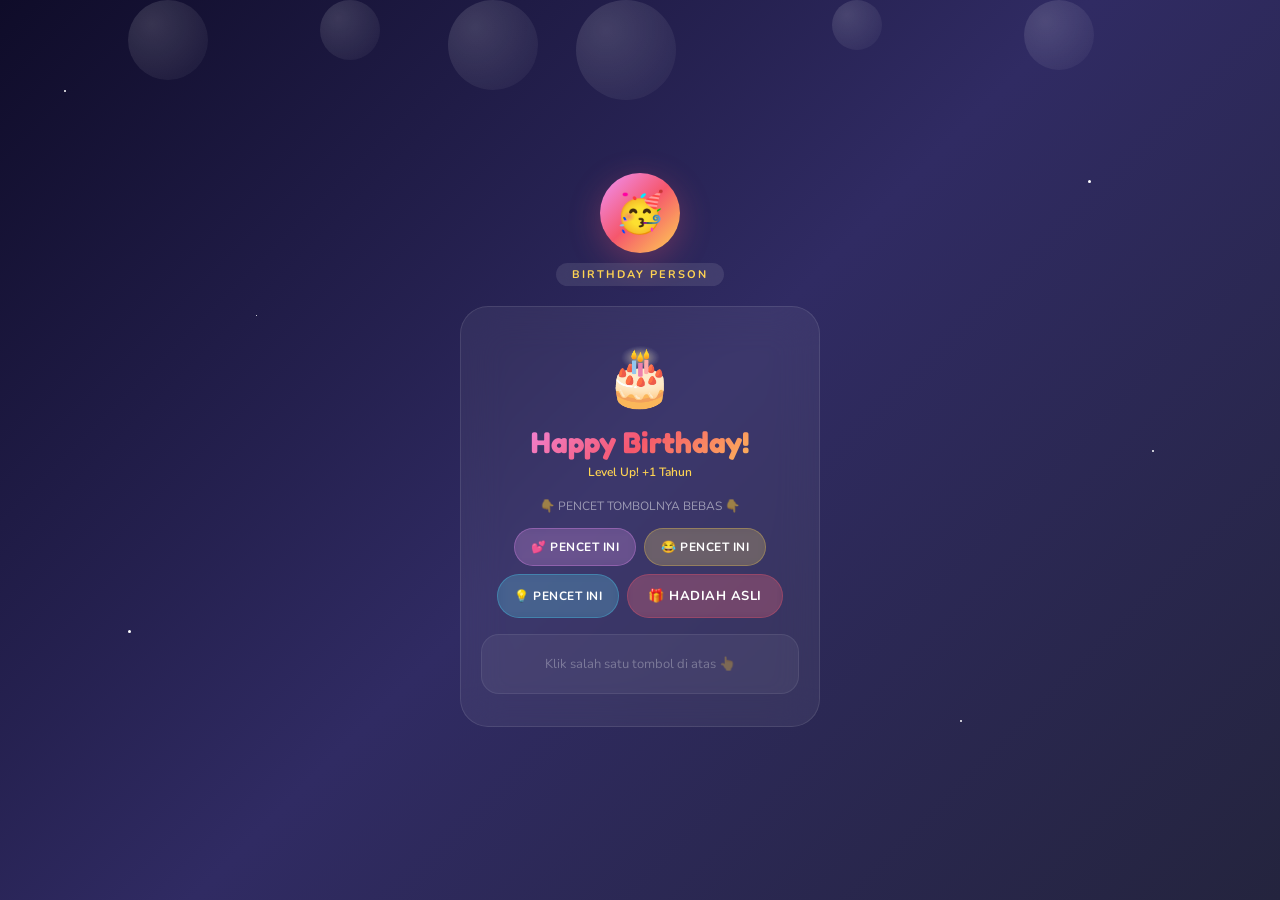
==== commit 9dce2549: "Prank buttons: 3 fake, 1 real HADIAH ASLI" ====
--- a/ucapan-ultah.html
+++ b/ucapan-ultah.html
@@ -110,13 +110,13 @@
     <h1>Happy Birthday!</h1>
     <p class="age">Level Up! +1 Tahun</p>
 
-    <p style="color:rgba(255,255,255,0.5);font-size:12px;margin-bottom:14px">&#x1F447; PENCET TOMBOLNYA &#x1F447;</p>
+    <p style="color:rgba(255,255,255,0.5);font-size:12px;margin-bottom:14px">&#x1F447; PENCET TOMBOLNYA BEBAS &#x1F447;</p>
 
     <div class="btns-row">
-      <button class="btn-love" onclick="showMsg('love')">&#x1F495; CINTA</button>
-      <button class="btn-funny" onclick="showMsg('funny')">&#x1F602; LUCU</button>
-      <button class="btn-wise" onclick="showMsg('wise')">&#x1F4A1; BIJAK</button>
-      <button class="btn-surprise" onclick="showMsg('surprise')">&#x1F381; HADIAH</button>
+      <button class="btn-love" onclick="showMsg('love')">&#x1F495; PENCET INI</button>
+      <button class="btn-funny" onclick="showMsg('funny')">&#x1F602; PENCET INI</button>
+      <button class="btn-wise" onclick="showMsg('wise')">&#x1F4A1; PENCET INI</button>
+      <button class="btn-surprise" onclick="showMsg('surprise')">&#x1F381; HADIAH ASLI</button>
     </div>
 
     <div class="msg-bubble" id="msgArea">
@@ -150,9 +150,9 @@
 
 <script>
 var messages={
-  love:['Kamu adalah alasan kenapa aku tersenyum setiap hari \uD83D\uDE0D','Kehadiranmu membuat hidupku lebih berwarna \uD83C\uDF08','Setiap detik bersamamu adalah hadiah \uD83C\uDF81','Kamu bukan cuma cantik/tampan. Kamu rumah. \uD83C\uDFE0','Aku jatuh cinta setiap kali lihat kamu \uD83D\uDC98'],
-  funny:['Umur cuma angka. Dompet yg makin tipis pas traktir \uD83D\uDCB8','Makin tua? Nggak. Cuma makin VINTAGE \uD83C\uDF7E','Kalori kue ultah = 0. Percayalah \uD83C\uDF70','Kamu bukan tua. Kamu LIMITED EDITION \uD83C\uDF1F','Tiup lilinnya pelan2. Nanti copot giginya \uD83D\uDE02'],
-  wise:['Hidup itu seperti kue. Kadang manis, kadang bantat. Tapi tetap layak dinikmati \uD83C\uDF70','Umur bertambah adalah privilege. Tidak semua orang seberuntung kamu \u2728','Jangan takut gagal. Yang penting udah nyoba dan KENYANG \uD83C\uDF5C','Kamu adalah penulis ceritamu sendiri. Tulis yang EPIC \uD83D\uDCD6','Hari ini milestone. Bukan finish line. Still loading... \u23F3'],
+  love:['Loading... 99% \u23F3','Klik tombol HADIAH aja deh \uD83D\uDE1C','Bentar ya... *koneksi lemot* \uD83D\uDCF6','Maaf, kuota cinta hari ini habis \uD83D\uDE05','BUKAN INI! Yang \uD83C\uDF81 itu lho!'],
+  funny:['Error 404: Ucapan tidak ditemukan \uD83E\uDD37','Server sibuk. Silakan refresh muka dulu \uD83D\uDE06','Ngetik dulu... *padahal nggak* \u231B','Ucapan masih di jalan. Track: JNT \uD83D\uDCE6','NIAT NGGAK SIH PENCET YANG HADIAH? \uD83D\uDE24'],
+  wise:['\"Kebahagiaan ada di tombol HADIAH\" — Plato \uD83C\uDF1F','Makin dipencet makin gaada isinya \uD83D\uDE0E','Kamu yakin mau bijak? Mending pencet HADIAH','Motivasi hari ini: JANGAN PENCET INI \uD83D\uDEAC','Loading wisdom... failed. Coba tombol \uD83C\uDF81'],
   surprise:[]
 };
 
